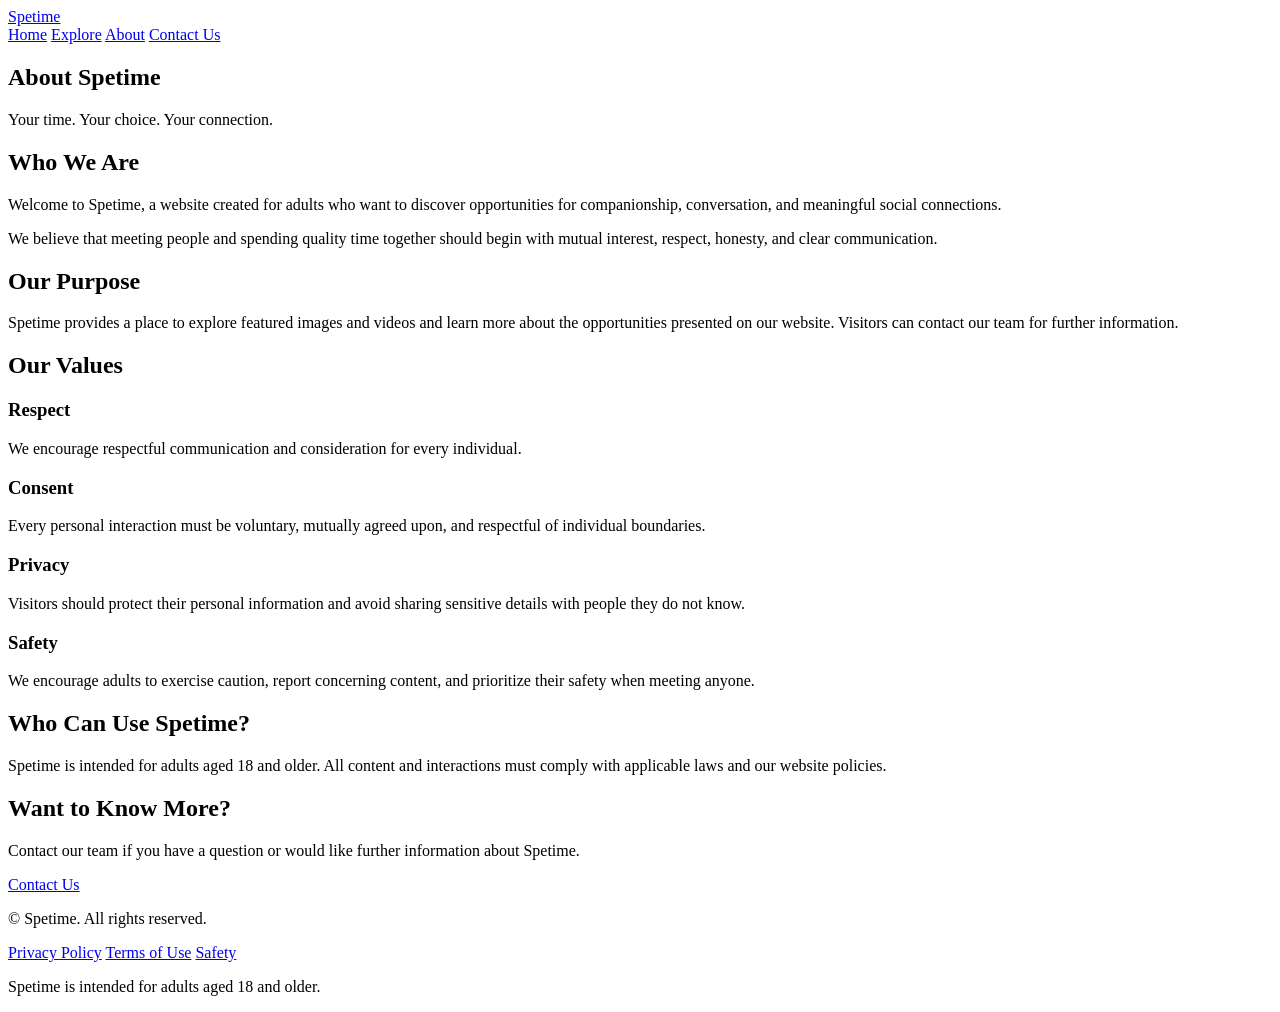
==== about.html @ 3d8a33af "Create about.html" ====
<!DOCTYPE html>
<html lang="en">
<head>
    <meta charset="UTF-8">
    <meta name="viewport" content="width=device-width, initial-scale=1.0">

    <title>About Us | Spetime</title>

    <meta name="description" content="Learn about Spetime, a platform for adults interested in companionship, conversation, and making meaningful connections.">

    <link rel="stylesheet" href="about.css">
</head>

<body>

    <header class="site-header">
        <div class="container header-content">
            <a href="index.html" class="logo">Spetime</a>

            <nav class="main-nav">
                <a href="index.html">Home</a>
                <a href="gallery.html">Explore</a>
                <a href="about.html" aria-current="page">About</a>
                <a href="contact.html">Contact Us</a>
            </nav>
        </div>
    </header>

    <main>

        <section class="page-hero">
            <div class="container">
                <h1>About Spetime</h1>
                <p>Your time. Your choice. Your connection.</p>
            </div>
        </section>

        <section class="about-section">
            <div class="container">

                <h2>Who We Are</h2>

                <p>
                    Welcome to Spetime, a website created for adults who
                    want to discover opportunities for companionship,
                    conversation, and meaningful social connections.
                </p>

                <p>
                    We believe that meeting people and spending quality
                    time together should begin with mutual interest,
                    respect, honesty, and clear communication.
                </p>

                <h2>Our Purpose</h2>

                <p>
                    Spetime provides a place to explore featured images
                    and videos and learn more about the opportunities
                    presented on our website. Visitors can contact our
                    team for further information.
                </p>

                <h2>Our Values</h2>

                <div class="feature-grid">

                    <article class="feature-card">
                        <h3>Respect</h3>
                        <p>
                            We encourage respectful communication and
                            consideration for every individual.
                        </p>
                    </article>

                    <article class="feature-card">
                        <h3>Consent</h3>
                        <p>
                            Every personal interaction must be voluntary,
                            mutually agreed upon, and respectful of
                            individual boundaries.
                        </p>
                    </article>

                    <article class="feature-card">
                        <h3>Privacy</h3>
                        <p>
                            Visitors should protect their personal
                            information and avoid sharing sensitive
                            details with people they do not know.
                        </p>
                    </article>

                    <article class="feature-card">
                        <h3>Safety</h3>
                        <p>
                            We encourage adults to exercise caution,
                            report concerning content, and prioritize
                            their safety when meeting anyone.
                        </p>
                    </article>

                </div>

                <h2>Who Can Use Spetime?</h2>

                <p>
                    Spetime is intended for adults aged 18 and older.
                    All content and interactions must comply with
                    applicable laws and our website policies.
                </p>

                <div class="about-cta">
                    <h2>Want to Know More?</h2>

                    <p>
                        Contact our team if you have a question or
                        would like further information about Spetime.
                    </p>

                    <a href="contact.html" class="btn btn-primary">
                        Contact Us
                    </a>
                </div>

            </div>
        </section>

    </main>

    <footer class="site-footer">
        <div class="container">

            <p>
                &copy; <span id="current-year"></span> Spetime.
                All rights reserved.
            </p>

            <div class="footer-links">
                <a href="privacy.html">Privacy Policy</a>
                <a href="terms.html">Terms of Use</a>
                <a href="safety.html">Safety</a>
            </div>

            <p class="age-disclaimer">
                Spetime is intended for adults aged 18 and older.
            </p>

        </div>
    </footer>

    <script src="about.js"></script>

</body>
</html>
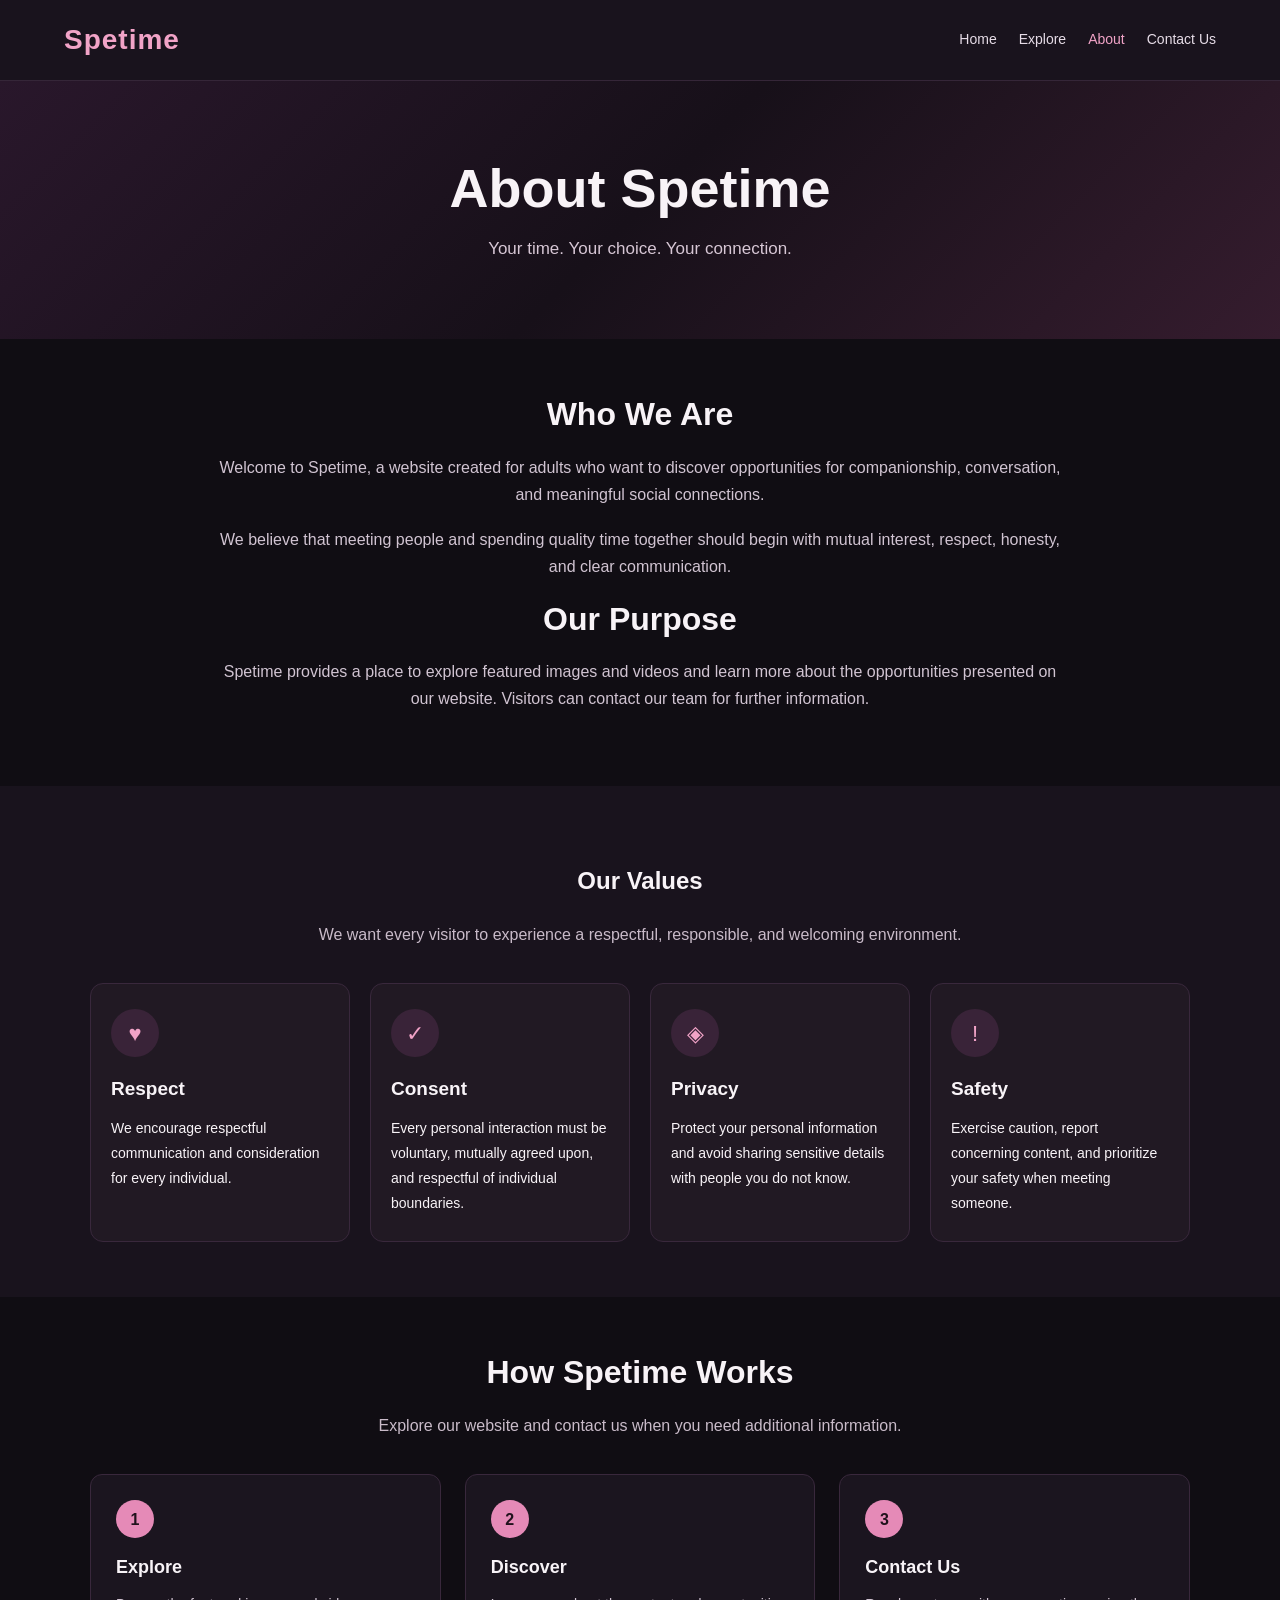
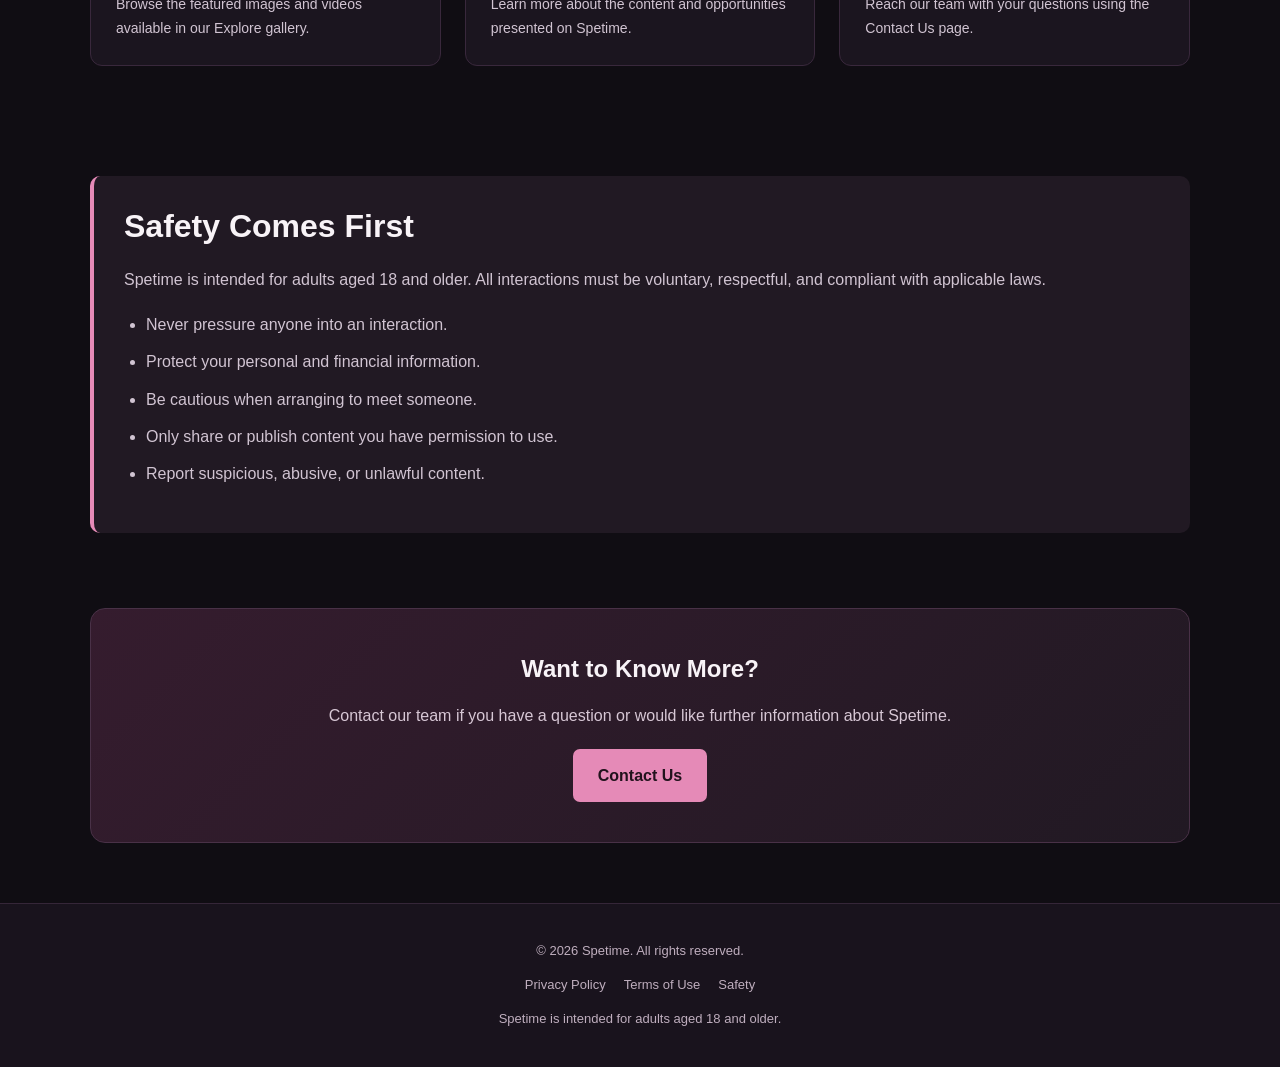
==== commit 440baa9e: "Update about.html" ====
--- a/about.html
+++ b/about.html
@@ -7,147 +7,272 @@
 
     <title>About Us | Spetime</title>
 
-    <meta name="description" content="Learn about Spetime, a platform for adults interested in companionship, conversation, and making meaningful connections.">
+    <meta name="description" content="Learn about Spetime, a platform for adults interested in companionship, conversation, and meaningful social connections.">
 
     <link rel="stylesheet" href="about.css">
 </head>
 
-<body>
-
-    <header class="site-header">
-        <div class="container header-content">
-            <a href="index.html" class="logo">Spetime</a>
-
-            <nav class="main-nav">
+<body class="about-page">
+
+    <!-- HEADER -->
+    <header class="about-header">
+        <div class="about-header-inner">
+
+            <a href="index.html" class="about-logo">Spetime</a>
+
+            <nav class="about-nav" aria-label="Main navigation">
                 <a href="index.html">Home</a>
                 <a href="gallery.html">Explore</a>
                 <a href="about.html" aria-current="page">About</a>
                 <a href="contact.html">Contact Us</a>
             </nav>
+
         </div>
     </header>
 
     <main>
 
-        <section class="page-hero">
-            <div class="container">
+        <!-- HERO -->
+        <section class="about-hero">
+            <div class="about-hero-content">
+
                 <h1>About Spetime</h1>
+
                 <p>Your time. Your choice. Your connection.</p>
-            </div>
-        </section>
-
+
+            </div>
+        </section>
+
+        <!-- INTRODUCTION -->
         <section class="about-section">
-            <div class="container">
-
-                <h2>Who We Are</h2>
-
-                <p>
-                    Welcome to Spetime, a website created for adults who
-                    want to discover opportunities for companionship,
-                    conversation, and meaningful social connections.
-                </p>
-
-                <p>
-                    We believe that meeting people and spending quality
-                    time together should begin with mutual interest,
-                    respect, honesty, and clear communication.
-                </p>
-
-                <h2>Our Purpose</h2>
-
-                <p>
-                    Spetime provides a place to explore featured images
-                    and videos and learn more about the opportunities
-                    presented on our website. Visitors can contact our
-                    team for further information.
-                </p>
-
-                <h2>Our Values</h2>
-
-                <div class="feature-grid">
-
-                    <article class="feature-card">
+            <div class="about-container">
+
+                <div class="about-intro">
+
+                    <h2>Who We Are</h2>
+
+                    <p>
+                        Welcome to Spetime, a website created for adults
+                        who want to discover opportunities for
+                        companionship, conversation, and meaningful
+                        social connections.
+                    </p>
+
+                    <p>
+                        We believe that meeting people and spending
+                        quality time together should begin with mutual
+                        interest, respect, honesty, and clear
+                        communication.
+                    </p>
+
+                    <h2>Our Purpose</h2>
+
+                    <p>
+                        Spetime provides a place to explore featured
+                        images and videos and learn more about the
+                        opportunities presented on our website.
+                        Visitors can contact our team for further
+                        information.
+                    </p>
+
+                </div>
+
+            </div>
+        </section>
+
+        <!-- OUR VALUES -->
+        <section class="about-values">
+            <div class="about-container">
+
+                <div class="about-section-heading">
+                    <h2>Our Values</h2>
+
+                    <p>
+                        We want every visitor to experience a respectful,
+                        responsible, and welcoming environment.
+                    </p>
+                </div>
+
+                <div class="about-values-grid">
+
+                    <article class="about-value-card">
+                        <div class="about-value-icon" aria-hidden="true">
+                            ♥
+                        </div>
+
                         <h3>Respect</h3>
+
                         <p>
                             We encourage respectful communication and
                             consideration for every individual.
                         </p>
                     </article>
 
-                    <article class="feature-card">
+                    <article class="about-value-card">
+                        <div class="about-value-icon" aria-hidden="true">
+                            ✓
+                        </div>
+
                         <h3>Consent</h3>
-                        <p>
-                            Every personal interaction must be voluntary,
-                            mutually agreed upon, and respectful of
-                            individual boundaries.
-                        </p>
-                    </article>
-
-                    <article class="feature-card">
+
+                        <p>
+                            Every personal interaction must be
+                            voluntary, mutually agreed upon, and
+                            respectful of individual boundaries.
+                        </p>
+                    </article>
+
+                    <article class="about-value-card">
+                        <div class="about-value-icon" aria-hidden="true">
+                            ◈
+                        </div>
+
                         <h3>Privacy</h3>
-                        <p>
-                            Visitors should protect their personal
-                            information and avoid sharing sensitive
-                            details with people they do not know.
-                        </p>
-                    </article>
-
-                    <article class="feature-card">
+
+                        <p>
+                            Protect your personal information and avoid
+                            sharing sensitive details with people you
+                            do not know.
+                        </p>
+                    </article>
+
+                    <article class="about-value-card">
+                        <div class="about-value-icon" aria-hidden="true">
+                            !
+                        </div>
+
                         <h3>Safety</h3>
-                        <p>
-                            We encourage adults to exercise caution,
-                            report concerning content, and prioritize
-                            their safety when meeting anyone.
-                        </p>
-                    </article>
-
-                </div>
-
-                <h2>Who Can Use Spetime?</h2>
+
+                        <p>
+                            Exercise caution, report concerning content,
+                            and prioritize your safety when meeting
+                            someone.
+                        </p>
+                    </article>
+
+                </div>
+
+            </div>
+        </section>
+
+        <!-- HOW IT WORKS -->
+        <section class="about-section">
+            <div class="about-container">
+
+                <div class="about-section-heading">
+                    <h2>How Spetime Works</h2>
+
+                    <p>
+                        Explore our website and contact us when you
+                        need additional information.
+                    </p>
+                </div>
+
+                <div class="about-steps">
+
+                    <article class="about-step">
+                        <span class="about-step-number">1</span>
+
+                        <h3>Explore</h3>
+
+                        <p>
+                            Browse the featured images and videos
+                            available in our Explore gallery.
+                        </p>
+                    </article>
+
+                    <article class="about-step">
+                        <span class="about-step-number">2</span>
+
+                        <h3>Discover</h3>
+
+                        <p>
+                            Learn more about the content and
+                            opportunities presented on Spetime.
+                        </p>
+                    </article>
+
+                    <article class="about-step">
+                        <span class="about-step-number">3</span>
+
+                        <h3>Contact Us</h3>
+
+                        <p>
+                            Reach our team with your questions
+                            using the Contact Us page.
+                        </p>
+                    </article>
+
+                </div>
+
+            </div>
+        </section>
+
+        <!-- SAFETY -->
+        <section class="about-section">
+            <div class="about-container">
+
+                <div class="about-safety" id="about-safety-notice">
+
+                    <h2>Safety Comes First</h2>
+
+                    <p>
+                        Spetime is intended for adults aged 18 and older.
+                        All interactions must be voluntary, respectful,
+                        and compliant with applicable laws.
+                    </p>
+
+                    <ul>
+                        <li>Never pressure anyone into an interaction.</li>
+                        <li>Protect your personal and financial information.</li>
+                        <li>Be cautious when arranging to meet someone.</li>
+                        <li>Only share or publish content you have permission to use.</li>
+                        <li>Report suspicious, abusive, or unlawful content.</li>
+                    </ul>
+
+                </div>
+
+            </div>
+        </section>
+
+        <!-- CONTACT CTA -->
+        <section class="about-container">
+            <div class="about-cta">
+
+                <h2>Want to Know More?</h2>
 
                 <p>
-                    Spetime is intended for adults aged 18 and older.
-                    All content and interactions must comply with
-                    applicable laws and our website policies.
+                    Contact our team if you have a question or would
+                    like further information about Spetime.
                 </p>
 
-                <div class="about-cta">
-                    <h2>Want to Know More?</h2>
-
-                    <p>
-                        Contact our team if you have a question or
-                        would like further information about Spetime.
-                    </p>
-
-                    <a href="contact.html" class="btn btn-primary">
-                        Contact Us
-                    </a>
-                </div>
+                <a href="contact.html" class="about-button">
+                    Contact Us
+                </a>
 
             </div>
         </section>
 
     </main>
 
-    <footer class="site-footer">
-        <div class="container">
-
-            <p>
-                &copy; <span id="current-year"></span> Spetime.
-                All rights reserved.
-            </p>
-
-            <div class="footer-links">
-                <a href="privacy.html">Privacy Policy</a>
-                <a href="terms.html">Terms of Use</a>
-                <a href="safety.html">Safety</a>
-            </div>
-
-            <p class="age-disclaimer">
-                Spetime is intended for adults aged 18 and older.
-            </p>
-
+    <!-- FOOTER -->
+    <footer class="about-footer">
+
+        <p>
+            &copy; <span id="current-year"></span> Spetime.
+            All rights reserved.
+        </p>
+
+        <div class="about-footer-links">
+            <a href="privacy.html">Privacy Policy</a>
+            <a href="terms.html">Terms of Use</a>
+            <a href="safety.html">Safety</a>
         </div>
+
+        <p>
+            Spetime is intended for adults aged 18 and older.
+        </p>
+
     </footer>
 
     <script src="about.js"></script>
--- a/about.css
+++ b/about.css
@@ -0,0 +1,416 @@
+
+/* =========================================
+   SPETIME ABOUT PAGE — ABOUT.CSS
+========================================= */
+
+/* BASE STYLES */
+
+.about-page {
+    margin: 0;
+    min-height: 100vh;
+    background: #100d13;
+    color: #f8f3f7;
+    font-family: Arial, Helvetica, sans-serif;
+    line-height: 1.7;
+    overflow-wrap: break-word;
+}
+
+.about-page *,
+.about-page *::before,
+.about-page *::after {
+    box-sizing: border-box;
+}
+
+.about-page img,
+.about-page video {
+    max-width: 100%;
+    height: auto;
+}
+
+.about-page a {
+    color: inherit;
+    text-decoration: none;
+}
+
+.about-page a:focus-visible,
+.about-page button:focus-visible {
+    outline: 3px solid #f1a3c7;
+    outline-offset: 4px;
+}
+
+/* HEADER */
+
+.about-header {
+    background: #19131d;
+    border-bottom: 1px solid #352638;
+    padding: 16px 5%;
+}
+
+.about-header-inner {
+    max-width: 1200px;
+    margin: 0 auto;
+    display: flex;
+    align-items: center;
+    justify-content: space-between;
+    gap: 20px;
+    flex-wrap: wrap;
+}
+
+.about-logo {
+    color: #f1a3c7 !important;
+    font-size: 28px;
+    font-weight: bold;
+    letter-spacing: 1px;
+}
+
+.about-nav {
+    display: flex;
+    align-items: center;
+    justify-content: center;
+    gap: 22px;
+    flex-wrap: wrap;
+}
+
+.about-nav a {
+    color: #e6dce7;
+    font-size: 14px;
+    transition: color 0.2s ease;
+}
+
+.about-nav a:hover,
+.about-nav a[aria-current="page"] {
+    color: #f1a3c7;
+}
+
+/* HERO */
+
+.about-hero {
+    padding: 75px 20px;
+    text-align: center;
+    background: linear-gradient(
+        135deg,
+        #29172b,
+        #171019,
+        #351c2e
+    );
+}
+
+.about-hero-content {
+    width: 100%;
+    max-width: 850px;
+    margin: 0 auto;
+}
+
+.about-hero h1 {
+    margin: 0 0 15px;
+    font-size: clamp(34px, 5vw, 54px);
+    line-height: 1.2;
+}
+
+.about-hero p {
+    margin: 0;
+    color: #d7c7d5;
+    font-size: 17px;
+}
+
+/* GENERAL LAYOUT */
+
+.about-container {
+    width: 90%;
+    max-width: 1100px;
+    margin: 0 auto;
+}
+
+.about-section {
+    padding: 55px 0;
+}
+
+.about-section h2 {
+    margin: 0 0 18px;
+    font-size: clamp(24px, 3vw, 32px);
+    line-height: 1.3;
+}
+
+.about-section p {
+    color: #d1c4d2;
+    margin: 0 0 18px;
+}
+
+.about-intro {
+    max-width: 850px;
+    margin: 0 auto;
+    text-align: center;
+}
+
+.about-intro p {
+    font-size: 16px;
+}
+
+/* VALUES */
+
+.about-values {
+    padding: 55px 0;
+    background: #19131d;
+}
+
+.about-section-heading {
+    max-width: 750px;
+    margin: 0 auto 35px;
+    text-align: center;
+}
+
+.about-section-heading p {
+    color: #c9bbc9;
+}
+
+.about-values-grid {
+    display: grid;
+    grid-template-columns: repeat(4, minmax(0, 1fr));
+    gap: 20px;
+}
+
+.about-value-card {
+    min-width: 0;
+    padding: 25px 20px;
+    background: #211923;
+    border: 1px solid #39283c;
+    border-radius: 13px;
+    transition:
+        transform 0.2s ease,
+        border-color 0.2s ease;
+}
+
+.about-value-card:hover {
+    transform: translateY(-4px);
+    border-color: #d782ad;
+}
+
+.about-value-icon {
+    width: 48px;
+    height: 48px;
+    display: grid;
+    place-items: center;
+    margin-bottom: 16px;
+    border-radius: 50%;
+    background: #392338;
+    color: #f1a3c7;
+    font-size: 22px;
+}
+
+.about-value-card h3 {
+    margin: 0 0 10px;
+    font-size: 19px;
+}
+
+.about-value-card p {
+    margin: 0;
+    font-size: 14px;
+    line-height: 1.8;
+}
+
+/* HOW IT WORKS */
+
+.about-steps {
+    display: grid;
+    grid-template-columns: repeat(3, minmax(0, 1fr));
+    gap: 24px;
+    margin-top: 30px;
+}
+
+.about-step {
+    min-width: 0;
+    padding: 25px;
+    background: #1b151f;
+    border: 1px solid #39283c;
+    border-radius: 12px;
+}
+
+.about-step-number {
+    display: inline-grid;
+    place-items: center;
+    width: 38px;
+    height: 38px;
+    margin-bottom: 14px;
+    border-radius: 50%;
+    background: #e58ab7;
+    color: #21121c;
+    font-weight: bold;
+}
+
+.about-step h3 {
+    margin: 0 0 10px;
+    font-size: 18px;
+}
+
+.about-step p {
+    margin: 0;
+    font-size: 14px;
+}
+
+/* SAFETY NOTICE */
+
+.about-safety {
+    padding: 30px;
+    background: #211923;
+    border-left: 4px solid #e58ab7;
+    border-radius: 10px;
+}
+
+.about-safety h2 {
+    margin-top: 0;
+}
+
+.about-safety ul {
+    padding-left: 22px;
+    color: #d1c4d2;
+}
+
+.about-safety li {
+    margin-bottom: 10px;
+}
+
+/* CALL TO ACTION */
+
+.about-cta {
+    margin: 20px 0 60px;
+    padding: 40px 25px;
+    text-align: center;
+    background: linear-gradient(135deg, #351c2e, #211923);
+    border: 1px solid #493147;
+    border-radius: 15px;
+}
+
+.about-cta h2 {
+    margin: 0 0 12px;
+}
+
+.about-cta p {
+    max-width: 650px;
+    margin: 0 auto 20px;
+    color: #d7c7d5;
+}
+
+.about-button {
+    display: inline-block;
+    padding: 12px 24px;
+    background: #e58ab7;
+    color: #21121c !important;
+    border: 1px solid transparent;
+    border-radius: 7px;
+    font-weight: bold;
+    transition: background 0.2s ease;
+}
+
+.about-button:hover {
+    background: #f1a3c7;
+}
+
+/* FOOTER */
+
+.about-footer {
+    padding: 28px 20px;
+    text-align: center;
+    background: #19131d;
+    border-top: 1px solid #352638;
+    color: #bfaebe;
+    font-size: 13px;
+}
+
+.about-footer p {
+    margin: 8px 0;
+}
+
+.about-footer-links {
+    display: flex;
+    justify-content: center;
+    gap: 18px;
+    flex-wrap: wrap;
+    margin: 12px 0;
+}
+
+.about-footer-links a:hover {
+    color: #f1a3c7;
+}
+
+/* TABLETS */
+
+@media (max-width: 900px) {
+    .about-values-grid {
+        grid-template-columns: repeat(2, minmax(0, 1fr));
+    }
+
+    .about-header-inner {
+        justify-content: center;
+    }
+
+    .about-nav {
+        justify-content: center;
+    }
+}
+
+/* MOBILE PHONES */
+
+@media (max-width: 600px) {
+    .about-header {
+        padding: 16px;
+    }
+
+    .about-header-inner {
+        flex-direction: column;
+        gap: 14px;
+    }
+
+    .about-logo {
+        font-size: 26px;
+    }
+
+    .about-nav {
+        gap: 12px 16px;
+    }
+
+    .about-nav a {
+        font-size: 13px;
+    }
+
+    .about-hero {
+        padding: 55px 18px;
+    }
+
+    .about-hero p {
+        font-size: 15px;
+    }
+
+    .about-section {
+        padding: 38px 0;
+    }
+
+    .about-values-grid,
+    .about-steps {
+        grid-template-columns: 1fr;
+    }
+
+    .about-container {
+        width: 92%;
+    }
+
+    .about-safety {
+        padding: 22px;
+    }
+
+    .about-cta {
+        padding: 30px 18px;
+        margin-bottom: 40px;
+    }
+}
+
+/* REDUCED MOTION ACCESSIBILITY */
+
+@media (prefers-reduced-motion: reduce) {
+    .about-page *,
+    .about-page *::before,
+    .about-page *::after {
+        scroll-behavior: auto !important;
+        animation-duration: 0.01ms !important;
+        transition-duration: 0.01ms !important;
+    }
+}
